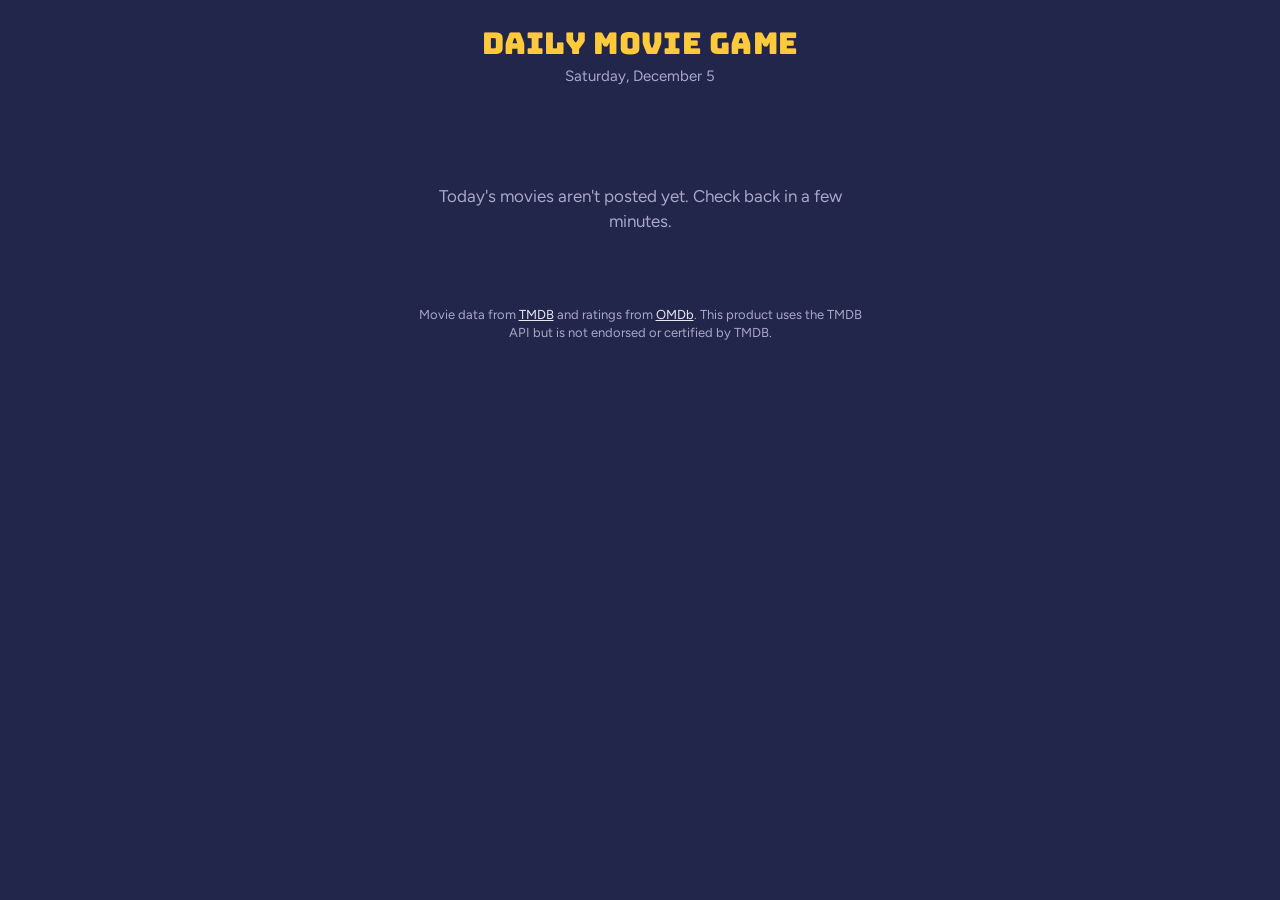
==== index.html @ 1740abfa "Build v1 of the daily movie game Game page with one niche actor, release year and IMDb score per mov" ====
<!doctype html>
<html lang="en">
<head>
  <meta charset="utf-8">
  <meta name="viewport" content="width=device-width, initial-scale=1, viewport-fit=cover">
  <title>Daily Movie Game</title>
  <meta name="description" content="Three movies a day. Name a deep-cut actor, guess the release year, guess the IMDb score.">
  <meta name="theme-color" content="#22264B">
  <link rel="preconnect" href="https://fonts.googleapis.com">
  <link rel="preconnect" href="https://fonts.gstatic.com" crossorigin>
  <link href="https://fonts.googleapis.com/css2?family=Bungee&family=Figtree:wght@400;500;600;700&display=swap" rel="stylesheet">
  <link rel="stylesheet" href="style.css">
</head>
<body>
  <header class="top">
    <h1 class="wordmark">Daily Movie Game</h1>
    <p class="today" id="today"></p>
    <ol class="progress" id="progress" aria-label="Progress"></ol>
  </header>

  <main id="app" aria-live="polite">
    <p class="status">Loading today's movies…</p>
  </main>

  <footer class="credits">
    <p>Movie data from <a href="https://www.themoviedb.org/" rel="noopener">TMDB</a> and ratings from <a href="https://www.omdbapi.com/" rel="noopener">OMDb</a>. This product uses the TMDB API but is not endorsed or certified by TMDB.</p>
  </footer>

  <template id="tpl-movie">
    <article class="ticket">
      <div class="ticket-head">
        <img class="poster" alt="">
        <div>
          <p class="ticket-count"></p>
          <h2 class="movie-title"></h2>
        </div>
      </div>
      <form class="guesses" autocomplete="off">
        <label class="field">
          <span class="field-label">Name one actor in this movie</span>
          <span class="field-hint">The less famous they are, the more points you get.</span>
          <input name="actor" type="text" autocapitalize="words" spellcheck="false" placeholder="Full name" required>
        </label>
        <div class="field-row">
          <label class="field">
            <span class="field-label">Release year</span>
            <input name="year" type="number" inputmode="numeric" min="1900" max="2100" placeholder="1999" required>
          </label>
          <label class="field">
            <span class="field-label">IMDb score</span>
            <input name="imdb" type="number" inputmode="decimal" min="1" max="10" step="0.1" placeholder="7.4" required>
          </label>
        </div>
        <button class="btn" type="submit">Lock in answers</button>
      </form>
      <div class="reveal" hidden></div>
    </article>
  </template>

  <script type="module" src="js/app.js"></script>
</body>
</html>
---- style.css ----
:root {
  --velvet: #22264B;      /* theater-seat navy, page background */
  --velvet-deep: #181B38;
  --ticket: #F6D9D3;      /* admit-one ticket paper */
  --ticket-edge: #E8BFB6;
  --ink: #2B1D24;         /* printed ink on the ticket */
  --ink-soft: #6B5560;
  --bulb: #FFC93C;        /* marquee bulb, used sparingly */
  --good: #2F8F5B;
  --mid: #C98A12;
  --low: #C4562F;
  --miss: #8A7C82;
  --on-velvet: #E9E6F5;
  --on-velvet-soft: #A9A6C9;
  --radius-ticket: 14px;
  --radius-input: 8px;
}

* { box-sizing: border-box; }

html { -webkit-text-size-adjust: 100%; }

body {
  margin: 0;
  min-height: 100vh;
  background: var(--velvet);
  color: var(--on-velvet);
  font-family: "Figtree", system-ui, sans-serif;
  font-size: 17px;
  line-height: 1.45;
  padding: 0 16px calc(24px + env(safe-area-inset-bottom));
}

.top, main, .credits {
  max-width: 460px;
  margin: 0 auto;
}

.top {
  padding: 28px 0 8px;
  text-align: center;
}

.wordmark {
  font-family: "Bungee", "Figtree", sans-serif;
  font-weight: 400;
  font-size: 30px;
  line-height: 1.05;
  color: var(--bulb);
  margin: 0;
  letter-spacing: 0.01em;
}

.today {
  margin: 6px 0 14px;
  color: var(--on-velvet-soft);
  font-size: 15px;
}

/* Three ticket notches show where you are in today's game */
.progress {
  list-style: none;
  display: flex;
  justify-content: center;
  gap: 8px;
  margin: 0 0 18px;
  padding: 0;
}
.progress li {
  width: 34px;
  height: 10px;
  border-radius: 3px;
  background: rgba(233, 230, 245, 0.18);
}
.progress li.done { background: var(--ticket); }
.progress li.current { background: var(--bulb); }

.status {
  text-align: center;
  color: var(--on-velvet-soft);
  padding: 40px 0;
}

/* The ticket: the one bold element on the page */
.ticket {
  position: relative;
  background: var(--ticket);
  color: var(--ink);
  border-radius: var(--radius-ticket);
  padding: 20px 20px 22px;
  margin-bottom: 18px;
  /* punched half-circles on each side, like a torn admit-one stub */
  -webkit-mask:
    radial-gradient(circle 11px at 0 92px, transparent 10px, #000 11px) left / 51% 100% no-repeat,
    radial-gradient(circle 11px at 100% 92px, transparent 10px, #000 11px) right / 51% 100% no-repeat;
          mask:
    radial-gradient(circle 11px at 0 92px, transparent 10px, #000 11px) left / 51% 100% no-repeat,
    radial-gradient(circle 11px at 100% 92px, transparent 10px, #000 11px) right / 51% 100% no-repeat;
}

.ticket-head {
  display: flex;
  gap: 14px;
  align-items: center;
  padding-bottom: 18px;
  border-bottom: 2px dashed var(--ticket-edge);
  min-height: 92px;
}

.poster {
  width: 58px;
  height: 87px;
  object-fit: cover;
  border-radius: 4px;
  background: var(--ticket-edge);
  flex: none;
}

.ticket-count {
  margin: 0 0 2px;
  font-size: 14px;
  color: var(--ink-soft);
  font-weight: 600;
}

.movie-title {
  font-size: 23px;
  line-height: 1.15;
  margin: 0;
  font-weight: 700;
}
.movie-title .yr { font-weight: 500; color: var(--ink-soft); }

.guesses { padding-top: 16px; }

.field {
  display: block;
  margin-bottom: 14px;
  min-width: 0;
}
.field-label {
  display: block;
  font-weight: 600;
  font-size: 16px;
}
.field-hint {
  display: block;
  font-size: 14px;
  color: var(--ink-soft);
  margin-top: 1px;
}
.field input {
  display: block;
  width: 100%;
  margin-top: 6px;
  font: inherit;
  font-size: 18px; /* 16+ prevents iOS zoom on focus */
  color: var(--ink);
  background: #FFF6F3;
  border: 2px solid var(--ticket-edge);
  border-radius: var(--radius-input);
  padding: 10px 12px;
}
.field input:focus {
  outline: none;
  border-color: var(--ink);
}

.field-row {
  display: grid;
  grid-template-columns: 1fr 1fr;
  gap: 12px;
}

.btn {
  display: block;
  width: 100%;
  font: inherit;
  font-weight: 700;
  font-size: 17px;
  padding: 13px 16px;
  border: none;
  border-radius: 999px;
  background: var(--ink);
  color: var(--ticket);
  cursor: pointer;
}
.btn:focus-visible, a:focus-visible, .link-btn:focus-visible {
  outline: 3px solid var(--bulb);
  outline-offset: 3px;
}
.btn:disabled { opacity: 0.55; cursor: default; }
.btn.secondary {
  background: transparent;
  color: var(--on-velvet);
  border: 2px solid rgba(233, 230, 245, 0.35);
}

/* Answer reveal */
.reveal { padding-top: 16px; }
.answer {
  display: grid;
  grid-template-columns: 1fr auto;
  gap: 2px 12px;
  padding: 10px 0;
  border-bottom: 1px solid var(--ticket-edge);
}
.answer:last-of-type { border-bottom: none; }
.answer-q { font-weight: 600; }
.answer-detail { grid-column: 1; font-size: 15px; color: var(--ink-soft); }
.answer-pts {
  grid-row: 1 / span 2;
  grid-column: 2;
  align-self: center;
  font-family: "Bungee", sans-serif;
  font-size: 20px;
}
.pts-good { color: var(--good); }
.pts-mid { color: var(--mid); }
.pts-low { color: var(--low); }
.pts-miss { color: var(--miss); }

.movie-total {
  display: flex;
  justify-content: space-between;
  align-items: baseline;
  font-weight: 700;
  padding: 10px 0 16px;
}

@media (prefers-reduced-motion: no-preference) {
  .reveal:not([hidden]) .answer {
    animation: stamp 0.35s ease-out both;
  }
  .reveal .answer:nth-child(2) { animation-delay: 0.12s; }
  .reveal .answer:nth-child(3) { animation-delay: 0.24s; }
  @keyframes stamp {
    from { opacity: 0; transform: translateY(6px); }
    to { opacity: 1; transform: none; }
  }
}

/* Final results */
.final { text-align: center; padding-top: 8px; }
.final-score {
  font-family: "Bungee", sans-serif;
  font-size: 64px;
  line-height: 1;
  color: var(--bulb);
  margin: 4px 0 0;
}
.final-max { color: var(--on-velvet-soft); margin: 6px 0 4px; }
.percentile { font-size: 19px; font-weight: 600; margin: 10px 0 22px; }

.breakdown {
  background: var(--velvet-deep);
  border-radius: 12px;
  padding: 6px 16px;
  margin: 0 0 18px;
  text-align: left;
}
.breakdown-row {
  display: flex;
  justify-content: space-between;
  gap: 12px;
  padding: 10px 0;
  border-bottom: 1px solid rgba(233, 230, 245, 0.1);
}
.breakdown-row:last-child { border-bottom: none; }
.breakdown-row span:last-child { font-weight: 700; white-space: nowrap; }

.stack > * + * { margin-top: 10px; }

.nick {
  text-align: left;
  margin-bottom: 18px;
}
.nick label { display: block; font-weight: 600; margin-bottom: 6px; }
.nick input {
  width: 100%;
  font: inherit;
  font-size: 18px;
  padding: 10px 12px;
  border-radius: var(--radius-input);
  border: 2px solid rgba(233, 230, 245, 0.25);
  background: var(--velvet-deep);
  color: var(--on-velvet);
}
.nick input:focus { outline: none; border-color: var(--bulb); }

.board {
  text-align: left;
  margin-top: 26px;
}
.board h3 {
  font-size: 18px;
  margin: 0 0 8px;
}
.board ol {
  margin: 0;
  padding: 0;
  list-style: none;
  counter-reset: rank;
}
.board li {
  counter-increment: rank;
  display: flex;
  gap: 10px;
  padding: 8px 0;
  border-bottom: 1px solid rgba(233, 230, 245, 0.1);
}
.board li::before {
  content: counter(rank);
  width: 22px;
  color: var(--on-velvet-soft);
}
.board li .who { flex: 1; overflow: hidden; text-overflow: ellipsis; white-space: nowrap; }
.board li .sc { font-weight: 700; }
.board li.me { color: var(--bulb); }

.note { font-size: 14px; color: var(--on-velvet-soft); }
.copied { color: var(--bulb); font-weight: 600; min-height: 1.4em; margin: 8px 0 0; }

.credits {
  margin-top: 32px;
  font-size: 13px;
  color: var(--on-velvet-soft);
  text-align: center;
}
.credits a { color: var(--on-velvet); }
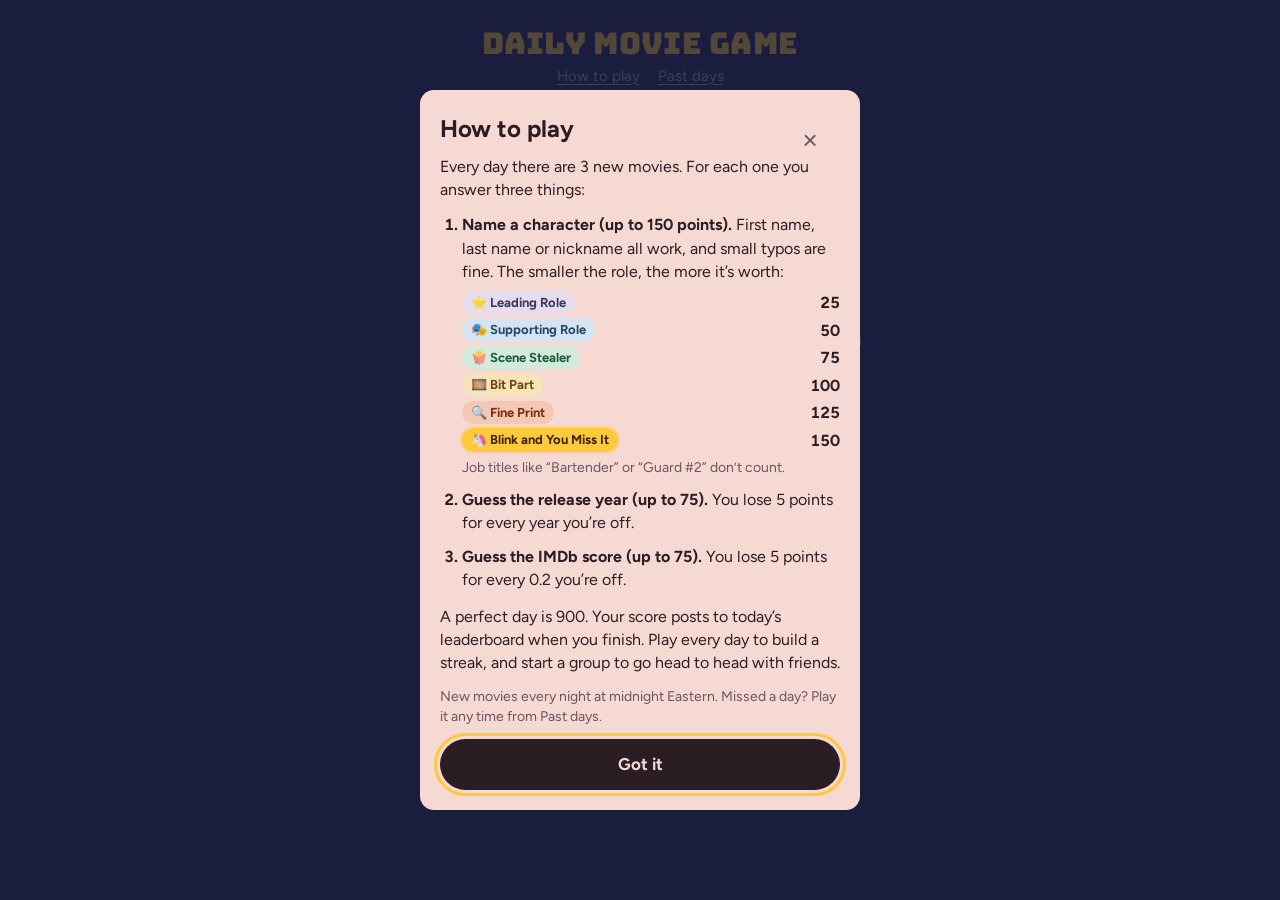
==== commit 785d9e33: "Add a how-to-play card and a Past days archive with practice mode - How to play: rules and the live " ====
--- a/index.html
+++ b/index.html
@@ -4,17 +4,23 @@
   <meta charset="utf-8">
   <meta name="viewport" content="width=device-width, initial-scale=1, viewport-fit=cover">
   <title>Daily Movie Game</title>
-  <meta name="description" content="Three movies a day. Name a deep-cut actor, guess the release year, guess the IMDb score.">
+  <meta name="description" content="Three movies a day. Name an obscure character, guess the release year, guess the IMDb score.">
   <meta name="theme-color" content="#22264B">
   <link rel="preconnect" href="https://fonts.googleapis.com">
   <link rel="preconnect" href="https://fonts.gstatic.com" crossorigin>
   <link href="https://fonts.googleapis.com/css2?family=Bungee&family=Figtree:wght@400;500;600;700&display=swap" rel="stylesheet">
-  <link rel="stylesheet" href="style.css">
+  <link rel="stylesheet" href="style.css?v=dev">
 </head>
 <body>
   <header class="top">
     <h1 class="wordmark">Daily Movie Game</h1>
+    <nav class="top-links" aria-label="Game">
+      <button class="link-btn" type="button" id="help-btn">How to play</button>
+      <a href="archive.html?v=dev">Past days</a>
+    </nav>
     <p class="today" id="today"></p>
+    <p class="player" id="player" hidden></p>
+    <p class="notice" id="notice" role="status" hidden></p>
     <ol class="progress" id="progress" aria-label="Progress"></ol>
   </header>
 
@@ -37,9 +43,9 @@
       </div>
       <form class="guesses" autocomplete="off">
         <label class="field">
-          <span class="field-label">Name one actor in this movie</span>
-          <span class="field-hint">The less famous they are, the more points you get.</span>
-          <input name="actor" type="text" autocapitalize="words" spellcheck="false" placeholder="Full name" required>
+          <span class="field-label">Name one character in this movie</span>
+          <span class="field-hint">The smaller the role, the more points. First name, last name, or nickname all count.</span>
+          <input name="character" type="text" autocapitalize="words" spellcheck="false" placeholder="Character name" required>
         </label>
         <div class="field-row">
           <label class="field">
@@ -57,6 +63,6 @@
     </article>
   </template>
 
-  <script type="module" src="js/app.js"></script>
+  <script type="module" src="js/app.js?v=dev"></script>
 </body>
 </html>
--- a/style.css
+++ b/style.css
@@ -266,8 +266,51 @@
   padding: 10px 0;
   border-bottom: 1px solid rgba(233, 230, 245, 0.1);
 }
-.breakdown-row:last-child { border-bottom: none; }
-.breakdown-row span:last-child { font-weight: 700; white-space: nowrap; }
+.breakdown-item { border-bottom: 1px solid rgba(233, 230, 245, 0.1); }
+.breakdown-item:last-child { border-bottom: none; }
+.breakdown-item .breakdown-row { border-bottom: none; }
+
+/* "See every character" reveal on the results screen */
+.all-chars { padding: 0 0 12px; }
+.all-chars summary {
+  cursor: pointer;
+  font-size: 15px;
+  font-weight: 600;
+  color: var(--bulb);
+  padding: 2px 0;
+  list-style-position: inside;
+}
+.all-chars summary:focus-visible { outline: 3px solid var(--bulb); outline-offset: 2px; border-radius: 4px; }
+.tier-group { margin-top: 12px; }
+.tier-head { display: flex; align-items: center; gap: 8px; }
+.tier-head .tier { margin-left: 0; }
+.tier-pts { font-size: 13px; color: var(--on-velvet-soft); }
+.tier-names { margin: 6px 0 0; font-size: 15px; line-height: 1.5; color: var(--on-velvet); }
+.tier-names .picked { color: var(--bulb); font-weight: 700; text-decoration: underline; text-underline-offset: 3px; }
+.breakdown-pts { font-weight: 700; white-space: nowrap; }
+.breakdown-movie { display: flex; flex-direction: column; gap: 4px; min-width: 0; }
+.breakdown-char { display: flex; flex-wrap: wrap; align-items: center; gap: 6px 8px; font-size: 15px; color: var(--on-velvet-soft); }
+
+/* Rarity tier badge: deeper in the credits = warmer, rarest glows marquee yellow */
+.tier {
+  display: inline-block;
+  margin-left: 8px;
+  padding: 2px 9px;
+  border-radius: 999px;
+  font-size: 13px;
+  font-weight: 700;
+  line-height: 1.5;
+  white-space: nowrap;
+  vertical-align: 2px;
+}
+.breakdown-char .tier { margin-left: 0; }
+.tier-none    { background: #DDD3D6; color: #5E5157; }
+.tier-top     { background: #E3DDEE; color: #3E3758; }
+.tier-support { background: #D6E4F2; color: #24476B; }
+.tier-scene   { background: #D3EBDD; color: #1F5B3A; }
+.tier-bit     { background: #F6E3B8; color: #6B4A0B; }
+.tier-deep    { background: #F3C9B6; color: #7A2E12; }
+.tier-blink   { background: var(--bulb); color: #3A2600; box-shadow: 0 0 0 2px rgba(255, 201, 60, 0.35); }
 
 .stack > * + * { margin-top: 10px; }
 
@@ -288,35 +331,116 @@
 }
 .nick input:focus { outline: none; border-color: var(--bulb); }
 
-.board {
-  text-align: left;
-  margin-top: 26px;
-}
-.board h3 {
-  font-size: 18px;
-  margin: 0 0 8px;
-}
-.board ol {
-  margin: 0;
-  padding: 0;
-  list-style: none;
-  counter-reset: rank;
-}
-.board li {
+/* Leaderboards: Everyone + friend groups */
+.boards { text-align: left; margin-top: 26px; }
+.boards-title { font-size: 18px; margin: 0 0 10px; }
+.board-tabs {
+  display: flex;
+  gap: 8px;
+  overflow-x: auto;
+  padding-bottom: 4px;
+  margin: 0 -16px 12px;
+  padding-left: 16px;
+  padding-right: 16px;
+  scrollbar-width: none;
+}
+.board-tabs::-webkit-scrollbar { display: none; }
+.board-tab {
+  flex: none;
+  font: inherit;
+  font-size: 15px;
+  font-weight: 600;
+  padding: 7px 14px;
+  border-radius: 999px;
+  border: 2px solid rgba(233, 230, 245, 0.25);
+  background: transparent;
+  color: var(--on-velvet);
+  cursor: pointer;
+  max-width: 220px;
+  overflow: hidden;
+  text-overflow: ellipsis;
+  white-space: nowrap;
+}
+.board-tab[aria-selected="true"] { background: var(--on-velvet); color: var(--velvet); border-color: var(--on-velvet); }
+.board-tab:focus-visible, .seg button:focus-visible { outline: 3px solid var(--bulb); outline-offset: 2px; }
+.board-panel { min-height: 60px; }
+.board-sub { margin: 0 0 6px; font-size: 14px; color: var(--on-velvet-soft); }
+
+.board-list { margin: 0; padding: 0; list-style: none; counter-reset: rank; }
+.board-list li {
   counter-increment: rank;
   display: flex;
   gap: 10px;
-  padding: 8px 0;
+  padding: 9px 0;
   border-bottom: 1px solid rgba(233, 230, 245, 0.1);
 }
-.board li::before {
-  content: counter(rank);
-  width: 22px;
-  color: var(--on-velvet-soft);
-}
-.board li .who { flex: 1; overflow: hidden; text-overflow: ellipsis; white-space: nowrap; }
-.board li .sc { font-weight: 700; }
-.board li.me { color: var(--bulb); }
+.board-list li::before { content: counter(rank); width: 22px; flex: none; color: var(--on-velvet-soft); }
+.board-list .who { flex: 1; min-width: 0; overflow: hidden; text-overflow: ellipsis; white-space: nowrap; }
+.board-list .sc { font-weight: 700; white-space: nowrap; }
+.board-list li.me { color: var(--bulb); }
+.flame { font-size: 14px; }
+
+.group-head { display: flex; justify-content: space-between; align-items: center; gap: 10px; flex-wrap: wrap; margin-bottom: 4px; }
+.group-head .board-sub { margin: 0; }
+.seg { display: inline-flex; border: 2px solid rgba(233, 230, 245, 0.25); border-radius: 999px; padding: 2px; }
+.seg button {
+  font: inherit; font-size: 14px; font-weight: 600;
+  border: none; background: transparent; color: var(--on-velvet-soft);
+  padding: 4px 12px; border-radius: 999px; cursor: pointer;
+}
+.seg button[aria-pressed="true"] { background: var(--velvet-deep); color: var(--on-velvet); }
+.group-actions { display: flex; align-items: center; justify-content: space-between; gap: 12px; margin-top: 14px; }
+.group-actions .link-btn { color: var(--on-velvet-soft); }
+.group-actions .btn.small { background: var(--bulb); color: #3A2600; }
+
+.btn.small { display: inline-block; width: auto; font-size: 15px; padding: 9px 16px; text-decoration: none; text-align: center; }
+
+.group-form { margin-bottom: 18px; }
+.group-form label { display: block; font-weight: 700; margin-bottom: 2px; }
+.group-form .note { margin: 0 0 8px; }
+.inline { display: flex; gap: 8px; margin-top: 6px; }
+.inline input {
+  flex: 1; min-width: 0;
+  font: inherit; font-size: 18px;
+  padding: 9px 12px;
+  border-radius: var(--radius-input);
+  border: 2px solid rgba(233, 230, 245, 0.25);
+  background: var(--velvet-deep);
+  color: var(--on-velvet);
+}
+.inline input:focus { outline: none; border-color: var(--bulb); }
+.inline .btn.small { background: var(--ticket); color: var(--ink); }
+#group-code { text-transform: uppercase; letter-spacing: 0.08em; }
+.form-error { color: #FFB4A2; font-weight: 600; min-height: 1.4em; margin: 0; }
+
+/* Streak + notices */
+.streak { font-size: 18px; font-weight: 700; margin: 12px 0 0; }
+.notice {
+  margin: -6px auto 14px;
+  max-width: 460px;
+  padding: 10px 14px;
+  border-radius: 10px;
+  background: var(--velvet-deep);
+  color: var(--on-velvet);
+  font-size: 15px;
+}
+
+/* Daily reminder */
+.reminder { text-align: left; margin-top: 26px; padding: 12px 16px; border-radius: 12px; background: var(--velvet-deep); }
+.reminder summary { cursor: pointer; font-weight: 700; }
+.reminder summary:focus-visible { outline: 3px solid var(--bulb); outline-offset: 3px; border-radius: 4px; }
+.reminder .note { margin: 8px 0 12px; }
+.remind-row { display: flex; align-items: center; gap: 10px; margin-bottom: 12px; }
+.remind-row select {
+  font: inherit; font-size: 16px;
+  padding: 7px 10px;
+  border-radius: var(--radius-input);
+  border: 2px solid rgba(233, 230, 245, 0.25);
+  background: var(--velvet);
+  color: var(--on-velvet);
+}
+.remind-btns { display: flex; flex-wrap: wrap; gap: 8px; }
+.remind-btns .btn.small { background: var(--ticket); color: var(--ink); }
 
 .note { font-size: 14px; color: var(--on-velvet-soft); }
 .copied { color: var(--bulb); font-weight: 600; min-height: 1.4em; margin: 8px 0 0; }
@@ -328,3 +452,126 @@
   text-align: center;
 }
 .credits a { color: var(--on-velvet); }
+
+/* Name screen at the start */
+.name-ticket { padding-top: 24px; }
+.name-form input {
+  display: block;
+  width: 100%;
+  margin: 14px 0 14px;
+  font: inherit;
+  font-size: 18px;
+  color: var(--ink);
+  background: #FFF6F3;
+  border: 2px solid var(--ticket-edge);
+  border-radius: var(--radius-input);
+  padding: 11px 12px;
+}
+.name-form input:focus { outline: none; border-color: var(--ink); }
+.name-title { font-size: 23px; line-height: 1.2; margin: 0 0 6px; }
+.name-hint { margin: 0; color: var(--ink-soft); font-size: 15px; }
+.name-form .link-btn { display: block; margin: 14px auto 0; color: var(--ink-soft); }
+
+.link-btn {
+  font: inherit;
+  font-size: 15px;
+  background: none;
+  border: none;
+  padding: 2px 0;
+  color: inherit;
+  text-decoration: underline;
+  text-underline-offset: 3px;
+  cursor: pointer;
+}
+.player { margin: -8px 0 14px; font-size: 15px; color: var(--on-velvet-soft); }
+.player .link-btn { color: var(--on-velvet); }
+
+.visually-hidden {
+  position: absolute; width: 1px; height: 1px; padding: 0; margin: -1px;
+  overflow: hidden; clip: rect(0 0 0 0); white-space: nowrap; border: 0;
+}
+
+/* Character name suggestions */
+.has-suggestions { position: relative; }
+.suggestions {
+  position: absolute;
+  left: 0;
+  right: 0;
+  z-index: 5;
+  margin: 4px 0 0;
+  padding: 4px;
+  list-style: none;
+  background: #FFF6F3;
+  border: 2px solid var(--ink);
+  border-radius: var(--radius-input);
+  box-shadow: 0 10px 24px rgba(24, 27, 56, 0.35);
+}
+.suggestions li {
+  padding: 10px 10px;
+  border-radius: 6px;
+  cursor: pointer;
+  font-size: 17px;
+}
+.suggestions li[aria-selected="true"], .suggestions li:hover { background: var(--ticket); }
+
+/* Header links: How to play / Past days */
+.top-links { display: flex; justify-content: center; gap: 18px; margin: 6px 0 2px; }
+.top-links a, .top-links .link-btn { color: var(--on-velvet-soft); font-size: 15px; line-height: 1.45; padding: 0; text-decoration: underline; text-underline-offset: 3px; }
+.top-links a:hover, .top-links .link-btn:hover { color: var(--on-velvet); }
+.wordmark-link { color: inherit; text-decoration: none; }
+
+/* How to play card */
+.help {
+  width: min(440px, calc(100vw - 32px));
+  max-height: calc(100vh - 48px);
+  overflow-y: auto;
+  border: none;
+  border-radius: var(--radius-ticket);
+  padding: 22px 20px 20px;
+  background: var(--ticket);
+  color: var(--ink);
+  font-size: 16px;
+  line-height: 1.45;
+}
+.help::backdrop { background: rgba(24, 27, 56, 0.75); }
+.help h2 { margin: 0 0 8px; font-size: 24px; }
+.help p { margin: 0 0 12px; }
+.help-steps { margin: 0 0 14px; padding-left: 22px; }
+.help-steps > li { margin-bottom: 10px; }
+.help-steps > li::marker { font-weight: 700; }
+.help-tiers { list-style: none; margin: 8px 0 6px; padding: 0; display: grid; gap: 4px; }
+.help-tiers li { display: flex; justify-content: space-between; align-items: center; }
+.help-tiers .tier { margin-left: 0; }
+.help-pts { font-weight: 700; font-variant-numeric: tabular-nums; }
+.help-small { display: block; font-size: 14px; color: var(--ink-soft); }
+.help-x {
+  position: absolute; top: 10px; right: 12px;
+  width: 36px; height: 36px;
+  font-size: 26px; line-height: 1;
+  border: none; background: none; color: var(--ink-soft); cursor: pointer; border-radius: 50%;
+}
+.help-x:focus-visible { outline: 3px solid var(--ink); }
+.help form { position: relative; }
+
+/* Past days */
+#archive { max-width: 460px; margin: 0 auto; }
+.archive-title { font-size: 24px; margin: 12px 0 4px; }
+.archive-intro { color: var(--on-velvet-soft); margin: 0 0 16px; font-size: 15px; }
+.archive-list { list-style: none; margin: 0; padding: 0; }
+.arch-day {
+  display: flex; align-items: center; justify-content: space-between; gap: 12px;
+  padding: 14px 16px; margin-bottom: 10px;
+  border-radius: 12px; background: var(--velvet-deep);
+}
+.arch-day.unplayed { border: 2px solid rgba(255, 201, 60, 0.35); }
+.arch-info { min-width: 0; }
+.arch-date { margin: 0; font-weight: 700; }
+.arch-num { margin-left: 8px; font-weight: 500; font-size: 14px; color: var(--on-velvet-soft); }
+.arch-titles { margin: 2px 0 0; font-size: 14px; color: var(--on-velvet-soft); }
+.arch-status { margin: 4px 0 0; font-size: 14px; }
+.arch-score { font-weight: 700; color: var(--bulb); }
+.arch-day .btn.small { flex: none; background: var(--ticket); color: var(--ink); }
+
+/* Practice results buttons and the "no game" message */
+.final .stack a.btn { text-decoration: none; text-align: center; }
+.status .btn.small { margin-top: 10px; background: var(--ticket); color: var(--ink); }
